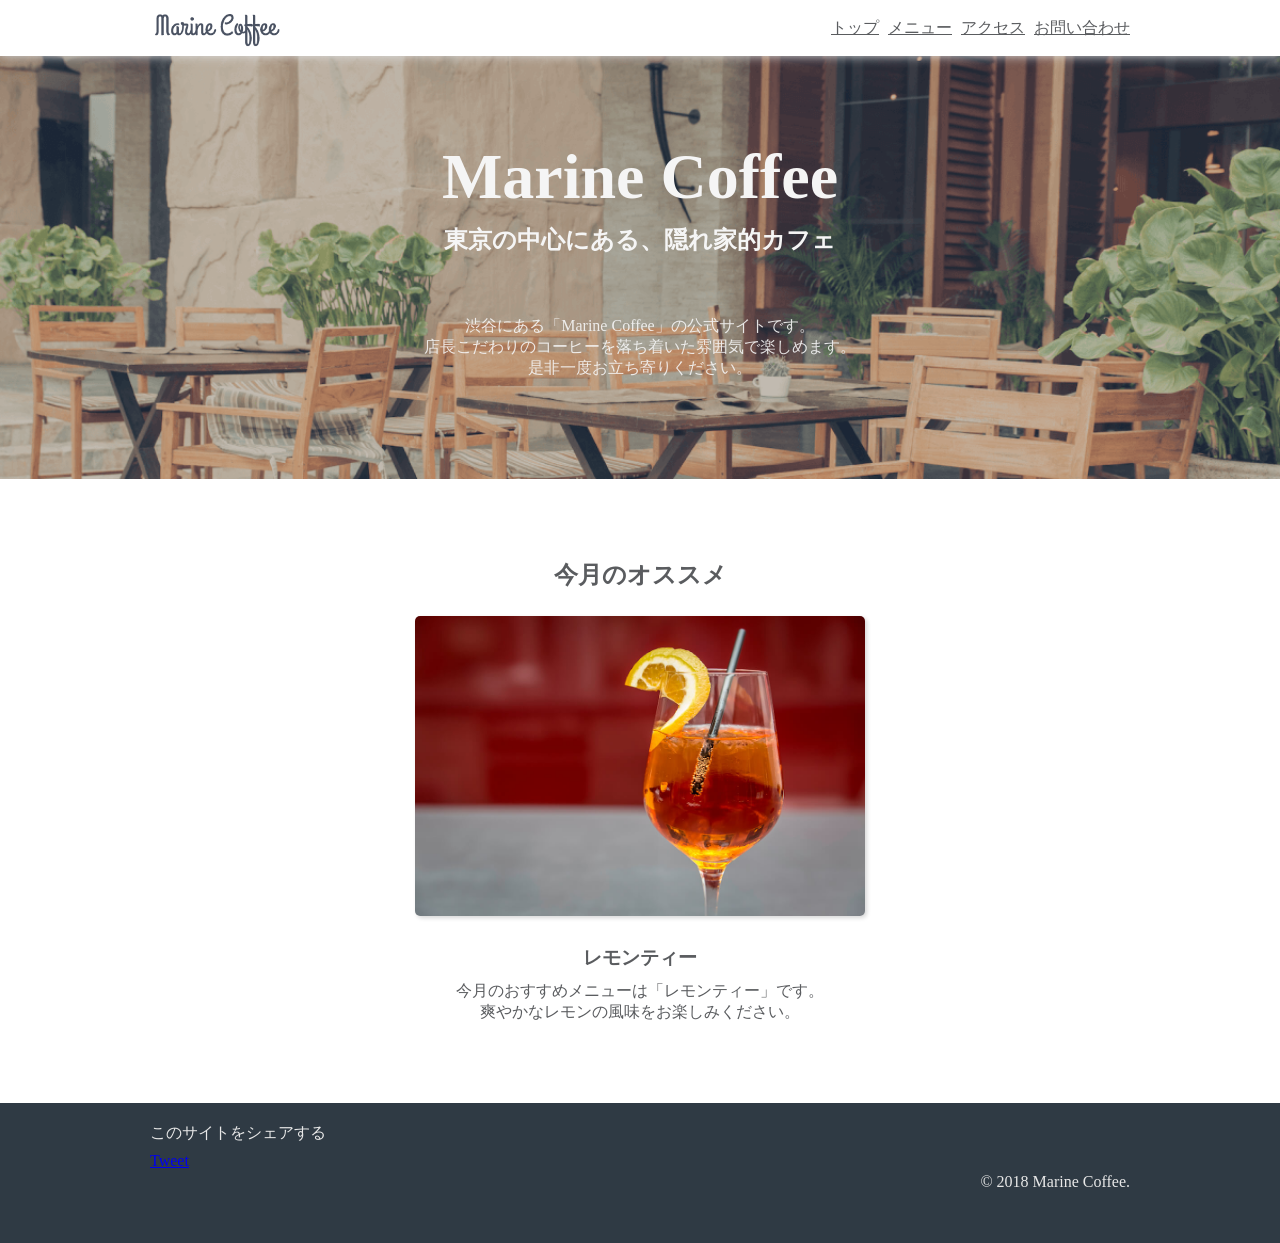
==== index.html @ b4c9c305 "Add files via upload" ====
<!DOCTYPE html>
<html>
    <head>
        <meta charset="utf-8">
        <title>Marine Coffee｜トップページ</title>
        <meta name="viewport" content="width=device-width, initial-scale=1">
        <meta name="description" content="東京都渋谷区にある「Marine Coffee」の公式サイトです。季節ごとのおすすめのメニューや、アクセス情報などを掲載しています。">
        <link rel="shortcut icon" href="images/favicon.ico">
        <link rel="stylesheet" href="common.css">
        <link rel="stylesheet" href="index.css">
        <link rel="stylesheet" href="responsive.css">
        <meta property="og:title" content="Marine Coffee｜トップページ">
        <meta property="og:site-name" content="Marine Coffee">
        <meta property="og:description" content="東京都渋谷区にある「Marine Coffee」の公式サイトです。季節ごとのおすすめのメニューや、アクセス情報などを掲載しています。">
        <meta property="og:type" content="website">
        <meta prpperty="og:url" content="#">
        <meta property="og:image" content="#">
        <meta property="twitter:card" content="summary_large_image">
        <meta property="twitter:site" content="#">
        <meta prpperty="fb:app_id" content="#">
    </head>
    <body>
       <div class="header">
        <div class="container">
        <div class="header-left">
            <img class="header-logo" src="images/logo.png" alt="Marine Coffee">
        </div>
        <div class="header-right">
            <a href="index.html">トップ</a>
            <a href="menu.html">メニュー</a>
            <a href="access.html">アクセス</a>
            <a href="contact.html">お問い合わせ</a>
        </div>
        </div>
        <div class="clear"></div>
        </div>
        <div class="main-visual">
            <div class="container">
                <h1 class="top-title">Marine Coffee</h1>
                <h2 class="top-subtitle">東京の中心にある、隠れ家的カフェ</h2>
                <p class="top-text">
                    渋谷にある「Marine Coffee」の公式サイトです。
                    <br>
                    店長こだわりのコーヒーを落ち着いた雰囲気で楽しめます。
                    <br>
                    是非一度お立ち寄りください。
                </p>
            </div>
        </div>
        <div class="main">
            <div class="container">
                <h2>今月のオススメ</h2>
                <img class="main-image" src="images/lemon-tea.jpg" alt="レモンティー">
                <h3>レモンティー</h3>
                <p>
                    今月のおすすめメニューは「レモンティー」です。
                    <br>
                    爽やかなレモンの風味をお楽しみください。
                </p>
            </div>
        </div>
        <div class="footer">
        <div class="container">
            <div class="footer-left">
                <p>このサイトをシェアする</p>
                <a href="https://twitter.com/share?ref_src=twsrc%5Etfw" class="twitter-share-button" data-text="Marine Coffee" data-show-count="false">Tweet</a><script async src="https://platform.twitter.com/widgets.js" charset="utf-8"></script>
            </div>
            <div class="footer-right">
                &copy; 2018 Marine Coffee.
            </div>
            <div class="clear"></div>
       </div>
       </div>
    </body>
</html>
---- common.css ----
@charset "utf-8";
*{
    margin: 0;
    padding:0;
}
.container{
    max-width: 980px;
    padding: 0 30px;
    margin-left:auto;
    margin-right:auto;
}
.header{
    height: 56px;
    width: 100%;
    box-shadow: 0 0 10px #dddddd;
    background-color: white;
    position: fixed;
    top: 0;
}
.header-left{
    float:left;
}
.header-right{
    float:right;
}
.clear{
    clear: both;
}
.header-logo{
    height: 40px;
    margin-top: 8px;
}
.header-right a{
    line-height: 56px;
    color: #5a5c5f;
    margin-left: 5px;
}
.header-right a:hover{
    background-color: #e2f1ff;
    transition: background-color 0.5s;
}
.footer{
    height: 120px;
    background-color: #2f3a44;
    color: #e8e8e8;
    padding-top: 20px;
}
.footer-left{
    float: left;
}
.footer-right{
    float: right;
    padding-top: 50px;
}
.footer-left p{
    margin-bottom: 8px;
}
---- index.css ----
@charset "utf-8";
.main-visual{
    padding-top: 140px;
    padding-bottom: 100px;
    background-image: url("images/main.png");
    background-size: cover;
    color: #f5f5f5;
    text-align: center;
}
.top-title{
    font-size: 64px;
    margin-bottom: 10px;
}
.top-subtitle{
    font-size: 24px;
    margin-bottom: 60px;
}
.top-text{
    opacity: 0.9;
}
.main{
    padding: 80px 0;
    color: #5a5c5f;
    text-align: center;
}
.main h2{
    margin-bottom: 25px;
}
.main-image{
    width: 450px;
    margin-bottom: 25px;
    box-shadow: 2px 2px 4px #d7d7d7;
    border-radius: 5px;
}
.main h3{
    margin-bottom: 10px;
}
---- responsive.css ----
@charset "utf-8";
@media (max-width: 1024px){
    .mein-visual{
        padding-top:120px;
        padding-bottom: 80px;
    }
    .top-title{
        font-size: 60px;
    }
    .menu-card{
        width: 50%;
    }
}
@media(max-width: 670px){
    .header-left{
        display: none;
    }
    .header-right{
        float:none;
        text-align: center;
    }
    .header-right a{
        font-size: 14px;
    }
    .main{
        padding: 60px 0;
    }
    .main-image{
        width:280px;
    }
    .main p{
        font-size: 13px;
    }
    .footer-right{
        padding-top: 20px;
    }
    .menu-card{
        width: 100%;
    }
    .google-map iframe{
        width: 100%;
    }
    .contact input, .contact textarea{
        width: 100%;
    }
}
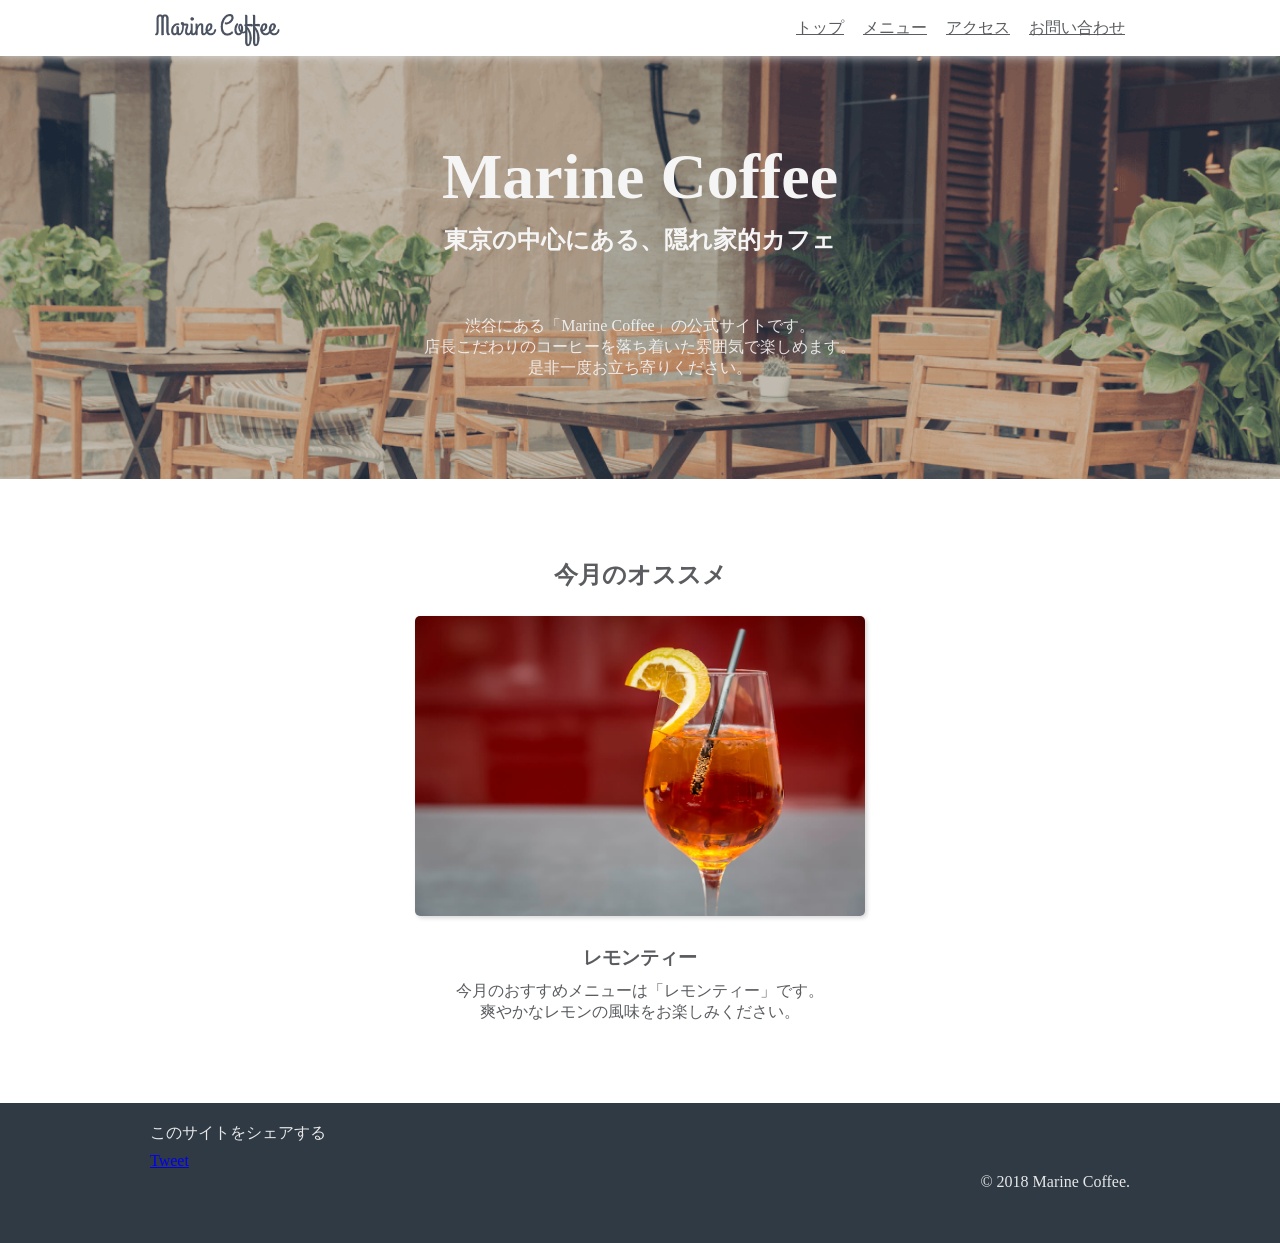
==== commit ca9e1df4: "Add files via upload" ====
--- a/index.html
+++ b/index.html
@@ -1,75 +1,75 @@
 <!DOCTYPE html>
 <html>
-    <head>
-        <meta charset="utf-8">
-        <title>Marine Coffee｜トップページ</title>
-        <meta name="viewport" content="width=device-width, initial-scale=1">
-        <meta name="description" content="東京都渋谷区にある「Marine Coffee」の公式サイトです。季節ごとのおすすめのメニューや、アクセス情報などを掲載しています。">
-        <link rel="shortcut icon" href="images/favicon.ico">
-        <link rel="stylesheet" href="common.css">
-        <link rel="stylesheet" href="index.css">
-        <link rel="stylesheet" href="responsive.css">
-        <meta property="og:title" content="Marine Coffee｜トップページ">
-        <meta property="og:site-name" content="Marine Coffee">
-        <meta property="og:description" content="東京都渋谷区にある「Marine Coffee」の公式サイトです。季節ごとのおすすめのメニューや、アクセス情報などを掲載しています。">
-        <meta property="og:type" content="website">
-        <meta prpperty="og:url" content="#">
-        <meta property="og:image" content="#">
-        <meta property="twitter:card" content="summary_large_image">
-        <meta property="twitter:site" content="#">
-        <meta prpperty="fb:app_id" content="#">
-    </head>
-    <body>
-       <div class="header">
-        <div class="container">
+  <head>
+    <meta charset="utf-8">
+    <title>Marine Coffee | トップページ</title>
+    <meta name="viewport" content="width=device-width, initial-scale=1">
+    <meta name="description" content="東京都渋谷区にある「Marine Coffee」の公式ページです。季節ごとのおすすめのメニューや、アクセス情報などを情報しています。">
+    <link rel="shortcut icon" href="images/favicon.ico">
+    <link rel="stylesheet" href="common.css">
+    <link rel="stylesheet" href="index.css">
+    <link rel="stylesheet" href="responsive.css">
+    <meta property="og:title" content="Marine Coffee | トップページ">
+    <meta property="og:site_name" content="Marine Coffee">
+    <meta property="og:description" content="東京都渋谷区にある「Marine Coffee」の公式ページです。季節ごとのおすすめのメニューや、アクセス情報などを情報しています。">
+    <meta property="og:type" content="website">
+    <meta property="og:url" content="ページのURL">
+    <meta property="og:image" content="サムネイル画像のURL">
+    <meta property="twitter:card" content="summary">
+    <meta property="twitter:site" content="@TwitterアカウントのID">
+    <meta property="fb:app_id" content="取得したアプリID">
+  </head>
+  <body>
+    <div class="header">
+      <div class="container">
         <div class="header-left">
-            <img class="header-logo" src="images/logo.png" alt="Marine Coffee">
+          <img class="header-logo" src="images/logo.png" alt="Marine Coffee">
         </div>
         <div class="header-right">
-            <a href="index.html">トップ</a>
-            <a href="menu.html">メニュー</a>
-            <a href="access.html">アクセス</a>
-            <a href="contact.html">お問い合わせ</a>
-        </div>
+          <a href="index.html">トップ</a>
+          <a href="menu.html">メニュー</a>
+          <a href="access.html">アクセス</a>
+          <a href="contact.html">お問い合わせ</a>
         </div>
         <div class="clear"></div>
+      </div>
+    </div>
+    <div class="main-visual">
+      <div class="container">
+        <h1 class="top-title">Marine Coffee</h1>
+        <h2 class="top-subtitle">東京の中心にある、隠れ家的カフェ</h2>
+        <p class="top-text">
+          渋谷にある「Marine Coffee」の公式サイトです。
+          <br>
+          店長こだわりのコーヒーを落ち着いた雰囲気で楽しめます。
+          <br>
+          是非一度お立ち寄りください。
+        </p>
+      </div>
+    </div>
+    <div class="main">
+      <div class="container">
+        <h2>今月のオススメ</h2>
+        <img class="main-image" src="images/lemon-tea.jpg" alt="レモンティー">
+        <h3>レモンティー</h3>
+        <p>
+          今月のおすすめメニューは「レモンティー」です。
+          <br>
+          爽やかなレモンの風味をお楽しみください。
+        </p>
+      </div>
+    </div>
+    <div class="footer">
+      <div class="container">
+        <div class="footer-left">
+          <p>このサイトをシェアする</p>
+          <a href="https://twitter.com/share?ref_src=twsrc%5Etfw" class="twitter-share-button" data-text="入力したWebサイトの名前" data-url="入力したWebサイトのURL" data-show-count="false">Tweet</a><script async src="https://platform.twitter.com/widgets.js" charset="utf-8"></script>
         </div>
-        <div class="main-visual">
-            <div class="container">
-                <h1 class="top-title">Marine Coffee</h1>
-                <h2 class="top-subtitle">東京の中心にある、隠れ家的カフェ</h2>
-                <p class="top-text">
-                    渋谷にある「Marine Coffee」の公式サイトです。
-                    <br>
-                    店長こだわりのコーヒーを落ち着いた雰囲気で楽しめます。
-                    <br>
-                    是非一度お立ち寄りください。
-                </p>
-            </div>
+        <div class="footer-right">
+          &copy; 2018 Marine Coffee.
         </div>
-        <div class="main">
-            <div class="container">
-                <h2>今月のオススメ</h2>
-                <img class="main-image" src="images/lemon-tea.jpg" alt="レモンティー">
-                <h3>レモンティー</h3>
-                <p>
-                    今月のおすすめメニューは「レモンティー」です。
-                    <br>
-                    爽やかなレモンの風味をお楽しみください。
-                </p>
-            </div>
-        </div>
-        <div class="footer">
-        <div class="container">
-            <div class="footer-left">
-                <p>このサイトをシェアする</p>
-                <a href="https://twitter.com/share?ref_src=twsrc%5Etfw" class="twitter-share-button" data-text="Marine Coffee" data-show-count="false">Tweet</a><script async src="https://platform.twitter.com/widgets.js" charset="utf-8"></script>
-            </div>
-            <div class="footer-right">
-                &copy; 2018 Marine Coffee.
-            </div>
-            <div class="clear"></div>
-       </div>
-       </div>
-    </body>
-</html>+        <div class="clear"></div>
+      </div>
+    </div>
+  </body>
+</html>
--- a/common.css
+++ b/common.css
@@ -1,57 +1,59 @@
 @charset "utf-8";
-*{
-    margin: 0;
-    padding:0;
+* {
+  margin: 0;
+  padding: 0;
 }
-.container{
-    max-width: 980px;
-    padding: 0 30px;
-    margin-left:auto;
-    margin-right:auto;
+.container {
+  max-width: 980px;
+  padding: 0 30px;
+  margin-left: auto;
+  margin-right: auto;
 }
-.header{
-    height: 56px;
-    width: 100%;
-    box-shadow: 0 0 10px #dddddd;
-    background-color: white;
-    position: fixed;
-    top: 0;
+.header {
+  height: 56px;
+  width: 100%;
+  box-shadow: 0 0 10px #dddddd;
+  background-color: white;
+  position: fixed;
+  top: 0;
 }
-.header-left{
-    float:left;
+.header-left {
+  float: left;
 }
-.header-right{
-    float:right;
+.header-right {
+  float: right;
 }
 .clear{
-    clear: both;
+  clear: both;
 }
-.header-logo{
-    height: 40px;
-    margin-top: 8px;
+.header-logo {
+  height: 40px;
+  margin-top: 8px;
 }
-.header-right a{
-    line-height: 56px;
-    color: #5a5c5f;
-    margin-left: 5px;
+.header-right a {
+  line-height: 56px;
+  color: #5a5c5f;
+  margin-left: 5px;
+  font-size: 16px;
+  padding: 16px 5px;
 }
-.header-right a:hover{
-    background-color: #e2f1ff;
-    transition: background-color 0.5s;
+.header-right a:hover {
+  background-color: #e2f1ff;
+  transition: background-color 0.5s;
 }
-.footer{
-    height: 120px;
-    background-color: #2f3a44;
-    color: #e8e8e8;
-    padding-top: 20px;
+.footer {
+  height: 120px;
+  background-color: #2f3a44;
+  color: #e8e8e8;
+  padding-top: 20px;
 }
-.footer-left{
-    float: left;
+.footer-left {
+  float: left;
 }
-.footer-right{
-    float: right;
-    padding-top: 50px;
+.footer-right {
+  float: right;
+  padding-top: 50px;
 }
-.footer-left p{
-    margin-bottom: 8px;
-}+.footer-left p {
+  margin-bottom: 8px;
+}
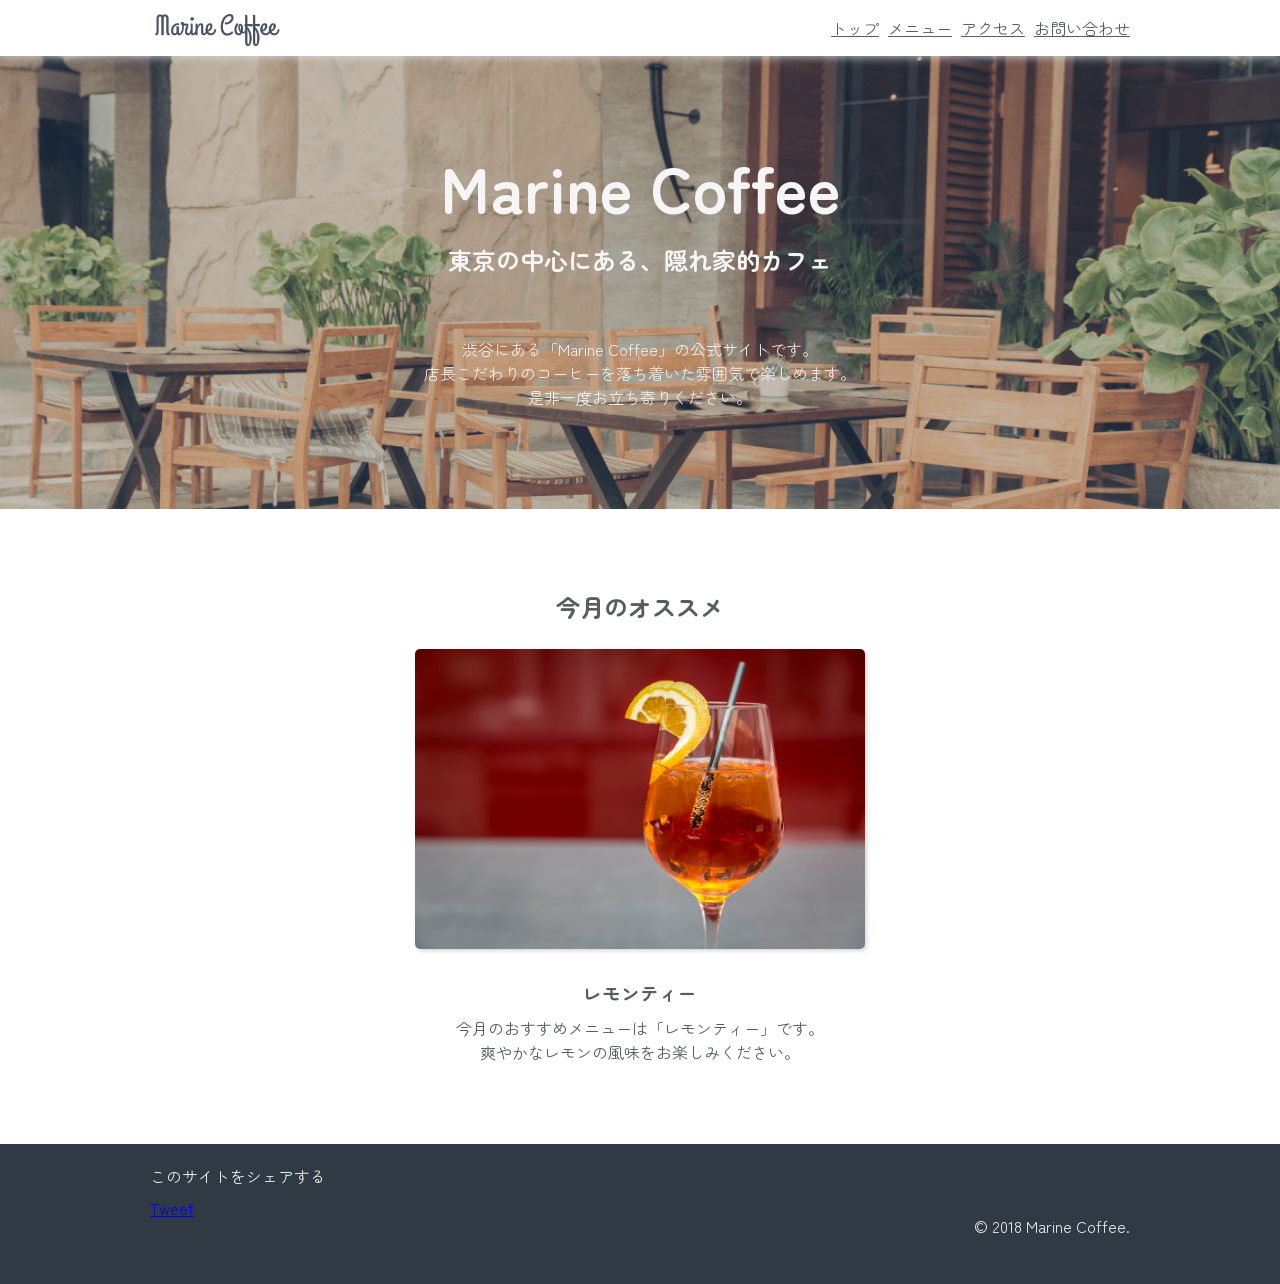
==== commit 92f702e4: "Add files via upload" ====
--- a/index.html
+++ b/index.html
@@ -1,75 +1,78 @@
 <!DOCTYPE html>
 <html>
-  <head>
-    <meta charset="utf-8">
-    <title>Marine Coffee | トップページ</title>
-    <meta name="viewport" content="width=device-width, initial-scale=1">
-    <meta name="description" content="東京都渋谷区にある「Marine Coffee」の公式ページです。季節ごとのおすすめのメニューや、アクセス情報などを情報しています。">
-    <link rel="shortcut icon" href="images/favicon.ico">
-    <link rel="stylesheet" href="common.css">
-    <link rel="stylesheet" href="index.css">
-    <link rel="stylesheet" href="responsive.css">
-    <meta property="og:title" content="Marine Coffee | トップページ">
-    <meta property="og:site_name" content="Marine Coffee">
-    <meta property="og:description" content="東京都渋谷区にある「Marine Coffee」の公式ページです。季節ごとのおすすめのメニューや、アクセス情報などを情報しています。">
-    <meta property="og:type" content="website">
-    <meta property="og:url" content="ページのURL">
-    <meta property="og:image" content="サムネイル画像のURL">
-    <meta property="twitter:card" content="summary">
-    <meta property="twitter:site" content="@TwitterアカウントのID">
-    <meta property="fb:app_id" content="取得したアプリID">
-  </head>
-  <body>
-    <div class="header">
-      <div class="container">
+    <head>
+        <meta charset="utf-8">
+        <title>Marine Coffee｜トップページ</title>
+        <meta name="viewport" content="width=device-width, initial-scale=1">
+        <meta name="description" content="東京都渋谷区にある「Marine Coffee」の公式サイトです。季節ごとのおすすめのメニューや、アクセス情報などを掲載しています。">
+        <link rel="shortcut icon" href="images/favicon.ico">
+        <link rel="preconnect" href="https://fonts.googleapis.com">
+        <link rel="preconnect" href="https://fonts.gstatic.com" crossorigin>
+        <link href="https://fonts.googleapis.com/css2?family=Zen+Maru+Gothic:wght@300;400;500;700;900&display=swap" rel="stylesheet">
+        <link rel="stylesheet" href="common.css">
+        <link rel="stylesheet" href="index.css">
+        <link rel="stylesheet" href="responsive.css">
+        <meta property="og:title" content="Marine Coffee｜トップページ">
+        <meta property="og:site-name" content="Marine Coffee">
+        <meta property="og:description" content="東京都渋谷区にある「Marine Coffee」の公式サイトです。季節ごとのおすすめのメニューや、アクセス情報などを掲載しています。">
+        <meta property="og:type" content="website">
+        <meta prpperty="og:url" content="#">
+        <meta property="og:image" content="#">
+        <meta property="twitter:card" content="summary_large_image">
+        <meta property="twitter:site" content="#">
+        <meta prpperty="fb:app_id" content="#">
+    </head>
+    <body>
+       <div class="header">
+        <div class="container">
         <div class="header-left">
-          <img class="header-logo" src="images/logo.png" alt="Marine Coffee">
+            <img class="header-logo" src="images/logo.png" alt="Marine Coffee">
         </div>
         <div class="header-right">
-          <a href="index.html">トップ</a>
-          <a href="menu.html">メニュー</a>
-          <a href="access.html">アクセス</a>
-          <a href="contact.html">お問い合わせ</a>
+            <a href="index.html">トップ</a>
+            <a href="menu.html">メニュー</a>
+            <a href="access.html">アクセス</a>
+            <a href="contact.html">お問い合わせ</a>
+        </div>
         </div>
         <div class="clear"></div>
-      </div>
-    </div>
-    <div class="main-visual">
-      <div class="container">
-        <h1 class="top-title">Marine Coffee</h1>
-        <h2 class="top-subtitle">東京の中心にある、隠れ家的カフェ</h2>
-        <p class="top-text">
-          渋谷にある「Marine Coffee」の公式サイトです。
-          <br>
-          店長こだわりのコーヒーを落ち着いた雰囲気で楽しめます。
-          <br>
-          是非一度お立ち寄りください。
-        </p>
-      </div>
-    </div>
-    <div class="main">
-      <div class="container">
-        <h2>今月のオススメ</h2>
-        <img class="main-image" src="images/lemon-tea.jpg" alt="レモンティー">
-        <h3>レモンティー</h3>
-        <p>
-          今月のおすすめメニューは「レモンティー」です。
-          <br>
-          爽やかなレモンの風味をお楽しみください。
-        </p>
-      </div>
-    </div>
-    <div class="footer">
-      <div class="container">
-        <div class="footer-left">
-          <p>このサイトをシェアする</p>
-          <a href="https://twitter.com/share?ref_src=twsrc%5Etfw" class="twitter-share-button" data-text="入力したWebサイトの名前" data-url="入力したWebサイトのURL" data-show-count="false">Tweet</a><script async src="https://platform.twitter.com/widgets.js" charset="utf-8"></script>
         </div>
-        <div class="footer-right">
-          &copy; 2018 Marine Coffee.
+        <div class="main-visual">
+            <div class="container">
+                <h1 class="top-title">Marine Coffee</h1>
+                <h2 class="top-subtitle">東京の中心にある、隠れ家的カフェ</h2>
+                <p class="top-text">
+                    渋谷にある「Marine Coffee」の公式サイトです。
+                    <br>
+                    店長こだわりのコーヒーを落ち着いた雰囲気で楽しめます。
+                    <br>
+                    是非一度お立ち寄りください。
+                </p>
+            </div>
         </div>
-        <div class="clear"></div>
-      </div>
-    </div>
-  </body>
-</html>
+        <div class="main">
+            <div class="container">
+                <h2>今月のオススメ</h2>
+                <img class="main-image" src="images/lemon-tea.jpg" alt="レモンティー">
+                <h3>レモンティー</h3>
+                <p>
+                    今月のおすすめメニューは「レモンティー」です。
+                    <br>
+                    爽やかなレモンの風味をお楽しみください。
+                </p>
+            </div>
+        </div>
+        <div class="footer">
+        <div class="container">
+            <div class="footer-left">
+                <p>このサイトをシェアする</p>
+                <a href="https://twitter.com/share?ref_src=twsrc%5Etfw" class="twitter-share-button" data-text="Marine Coffee" data-show-count="false">Tweet</a><script async src="https://platform.twitter.com/widgets.js" charset="utf-8"></script>
+            </div>
+            <div class="footer-right">
+                &copy; 2018 Marine Coffee.
+            </div>
+            <div class="clear"></div>
+       </div>
+       </div>
+    </body>
+</html>
--- a/common.css
+++ b/common.css
@@ -1,59 +1,61 @@
 @charset "utf-8";
-* {
-  margin: 0;
-  padding: 0;
+*{
+    margin: 0;
+    padding:0;
 }
-.container {
-  max-width: 980px;
-  padding: 0 30px;
-  margin-left: auto;
-  margin-right: auto;
+body{
+    font-family: "Zen Maru Gothic", sans-serif;
+    font-style: normal;
 }
-.header {
-  height: 56px;
-  width: 100%;
-  box-shadow: 0 0 10px #dddddd;
-  background-color: white;
-  position: fixed;
-  top: 0;
+.container{
+    max-width: 980px;
+    padding: 0 30px;
+    margin-left:auto;
+    margin-right:auto;
 }
-.header-left {
-  float: left;
+.header{
+    height: 56px;
+    width: 100%;
+    box-shadow: 0 0 10px #dddddd;
+    background-color: white;
+    position: fixed;
+    top: 0;
 }
-.header-right {
-  float: right;
+.header-left{
+    float:left;
+}
+.header-right{
+    float:right;
 }
 .clear{
-  clear: both;
+    clear: both;
 }
-.header-logo {
-  height: 40px;
-  margin-top: 8px;
+.header-logo{
+    height: 40px;
+    margin-top: 8px;
 }
-.header-right a {
-  line-height: 56px;
-  color: #5a5c5f;
-  margin-left: 5px;
-  font-size: 16px;
-  padding: 16px 5px;
+.header-right a{
+    line-height: 56px;
+    color: #5a5c5f;
+    margin-left: 5px;
 }
-.header-right a:hover {
-  background-color: #e2f1ff;
-  transition: background-color 0.5s;
+.header-right a:hover{
+    background-color: #e2f1ff;
+    transition: background-color 0.5s;
 }
-.footer {
-  height: 120px;
-  background-color: #2f3a44;
-  color: #e8e8e8;
-  padding-top: 20px;
+.footer{
+    height: 120px;
+    background-color: #2f3a44;
+    color: #e8e8e8;
+    padding-top: 20px;
 }
-.footer-left {
-  float: left;
+.footer-left{
+    float: left;
 }
-.footer-right {
-  float: right;
-  padding-top: 50px;
+.footer-right{
+    float: right;
+    padding-top: 50px;
 }
-.footer-left p {
-  margin-bottom: 8px;
-}
+.footer-left p{
+    margin-bottom: 8px;
+}
